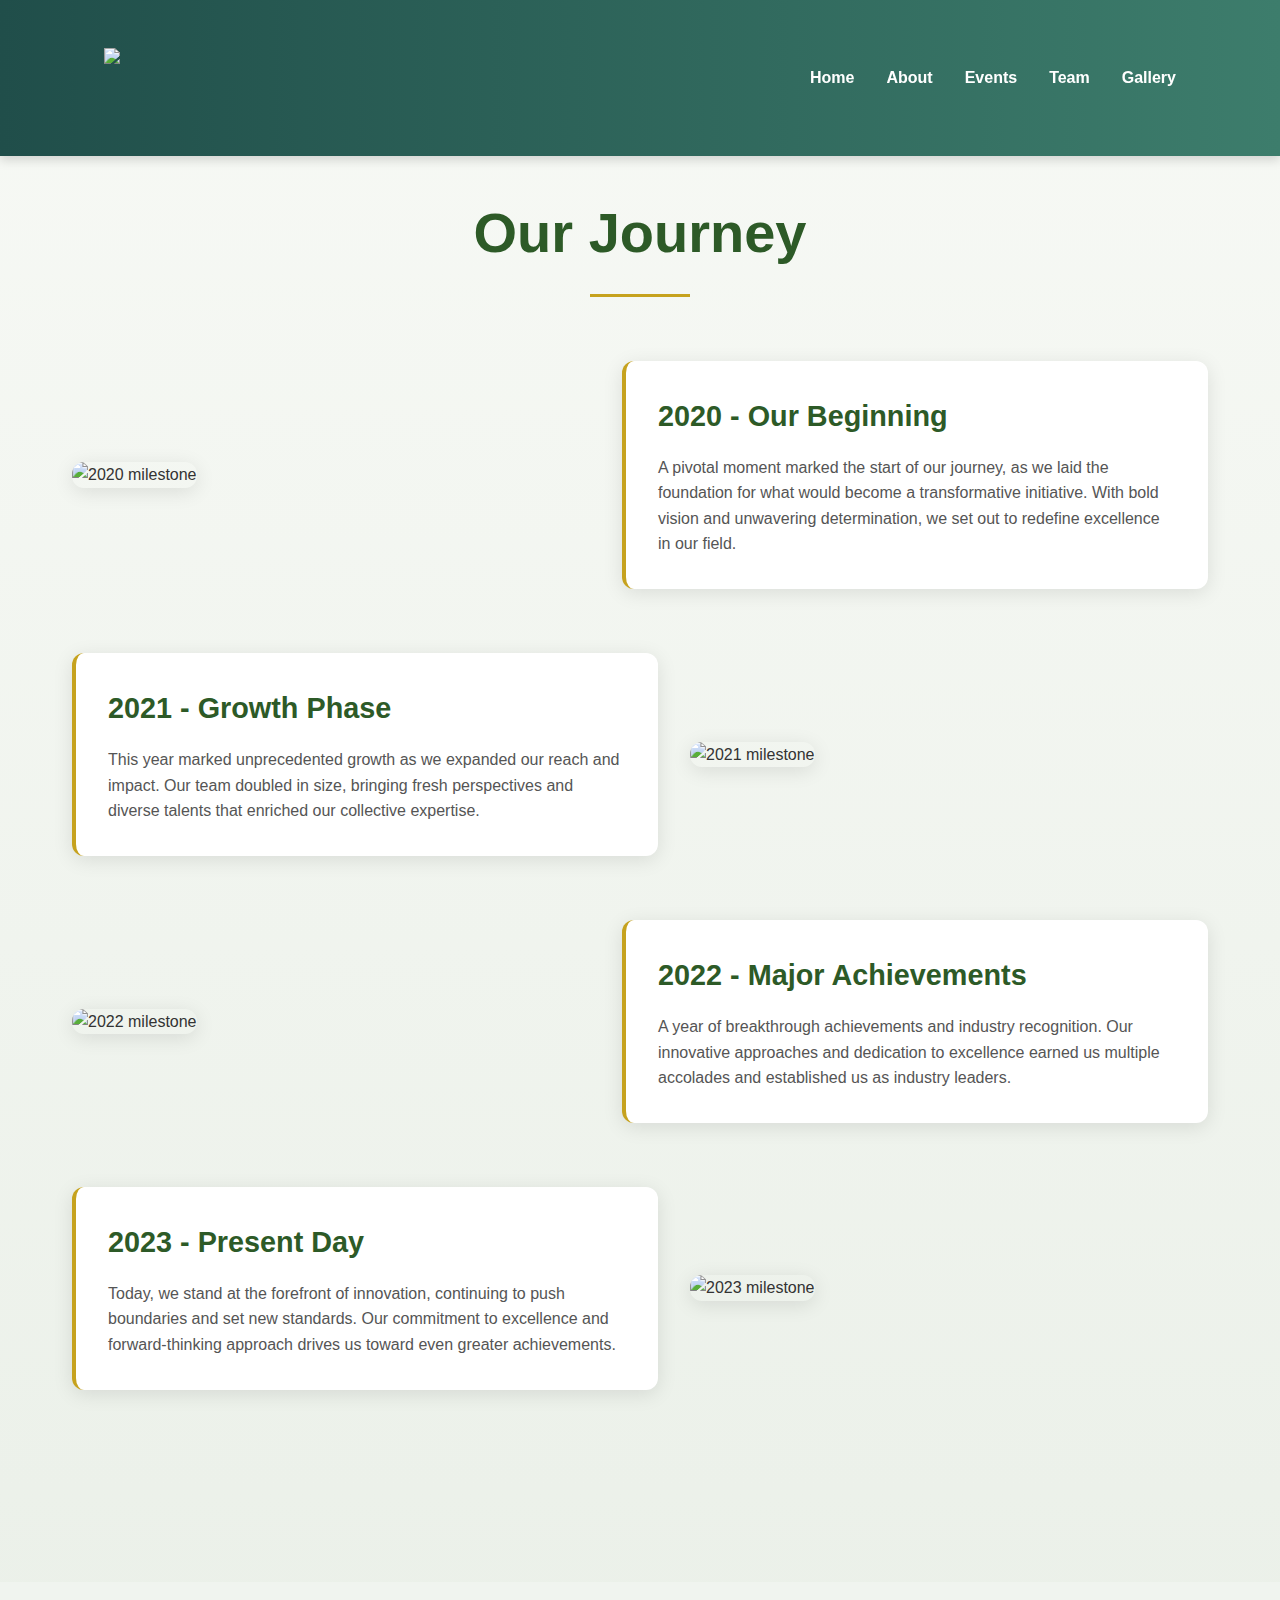
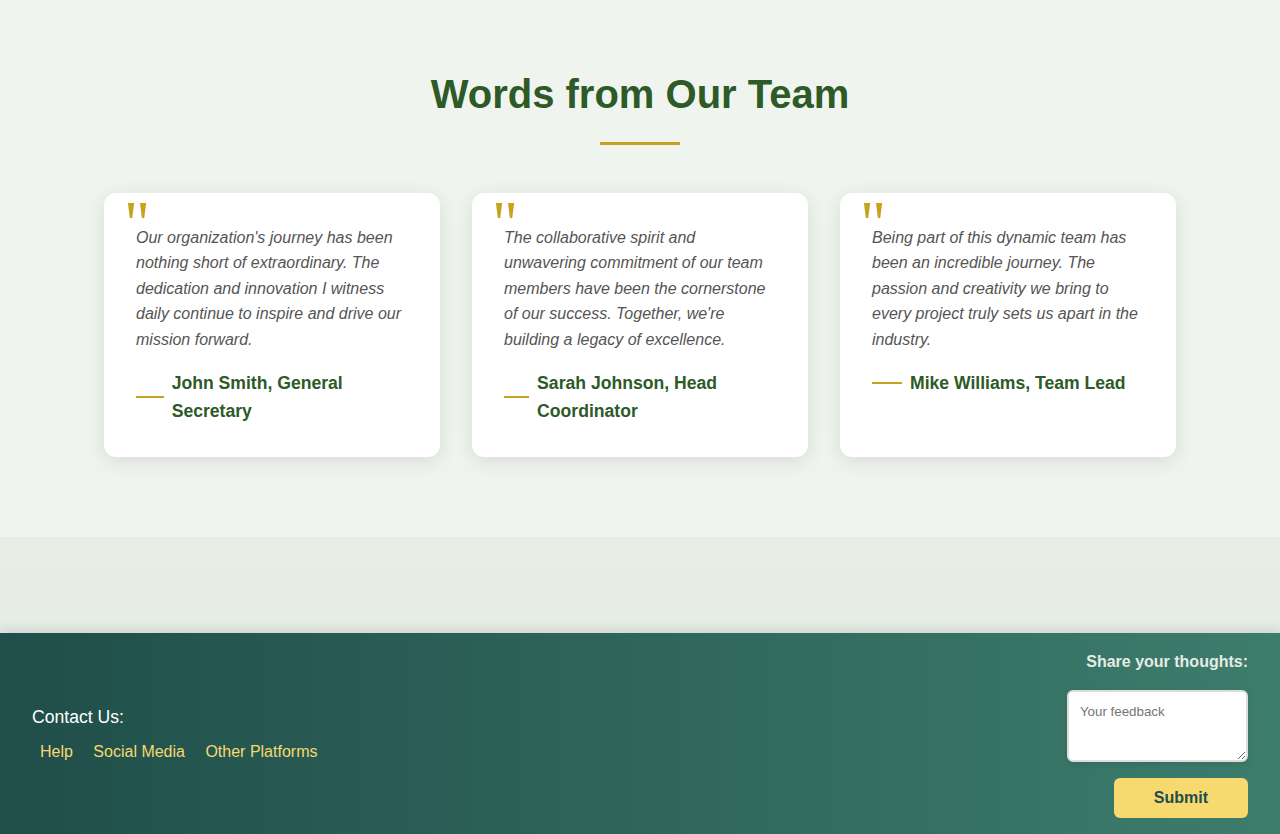
==== about-page.html @ c12cf8b7 "about and events page" ====
<!DOCTYPE html>
<html lang="en">
<head>
    <meta charset="UTF-8">
    <meta name="viewport" content="width=device-width, initial-scale=1.0">
    <title>About Us</title>
    <link href="style.css" rel="stylesheet">
    <style>
        :root {
            --primary-green: #2d5a27;
            --accent-gold: #c6a21e;
            --light-green: #f0f4ef;
            --dark-gold: #8b721b;
        }
        



        body {
            margin: 0;
            padding: 0;
            font-family: 'Arial', sans-serif;
            background-color: #fafaf8;
            color: #333;
        }

        .container {
            max-width: 1200px;
            margin: 0 auto;
            padding: 2rem;
        }

        h1 {
            color: var(--primary-green);
            font-size: 3.5rem;
            text-align: center;
            margin-bottom: 3rem;
            position: relative;
        }

        h1::after {
            content: '';
            display: block;
            width: 100px;
            height: 3px;
            background: var(--accent-gold);
            margin: 1rem auto;
        }

        /* Timeline styles */
        .timeline {
            margin: 4rem auto;
        }

        .timeline-item {
            display: flex;
            margin-bottom: 4rem;
            align-items: center;
            gap: 2rem;
        }

        .timeline-image {
            flex: 1;
            position: relative;
        }

        .timeline-image img {
            width: 100%;
            height: 300px;
            object-fit: cover;
            border-radius: 12px;
            box-shadow: 0 4px 20px rgba(0, 0, 0, 0.1);
        }

        .timeline-content {
            flex: 1;
            padding: 2rem;
            background: white;
            border-radius: 12px;
            box-shadow: 0 4px 20px rgba(0, 0, 0, 0.1);
            position: relative;
            border-left: 4px solid var(--accent-gold);
        }

        .timeline-content h3 {
            color: var(--primary-green);
            font-size: 1.8rem;
            margin-bottom: 1rem;
        }

        .timeline-content p {
            color: #555;
            line-height: 1.6;
        }

        /* Team section styles */
        .team-section {
            margin: 6rem 0;
            padding: 3rem 0;
            background: var(--light-green);
        }

        .team-section h2 {
            color: var(--primary-green);
            text-align: center;
            font-size: 2.5rem;
            margin-bottom: 3rem;
            position: relative;
        }

        .team-section h2::after {
            content: '';
            display: block;
            width: 80px;
            height: 3px;
            background: var(--accent-gold);
            margin: 1rem auto;
        }

        .team-quotes {
            display: grid;
            grid-template-columns: repeat(auto-fit, minmax(300px, 1fr));
            gap: 2rem;
            padding: 0 2rem;
        }

        .team-quote {
            background: white;
            padding: 2rem;
            border-radius: 12px;
            box-shadow: 0 4px 20px rgba(0, 0, 0, 0.1);
            position: relative;
        }

        .team-quote::before {
            content: '"';
            position: absolute;
            top: -20px;
            left: 20px;
            font-size: 4rem;
            color: var(--accent-gold);
            font-family: Georgia, serif;
        }

        .quote-content {
            font-style: italic;
            color: #555;
            line-height: 1.6;
            margin-bottom: 1rem;
        }

        .quote-author {
            color: var(--primary-green);
            font-weight: bold;
            font-size: 1.1rem;
            display: flex;
            align-items: center;
            gap: 0.5rem;
        }

        .quote-author::before {
            content: '';
            display: inline-block;
            width: 30px;
            height: 2px;
            background: var(--accent-gold);
        }
        
    </style>
</head>
<body>
    <!-- Header placeholder -->
    <header class="header">
        <div class="container">
            <!-- <h1>SEVAUTSAV</h1> -->
            <img id="logo" src="./typeface.svg"></img>
            <nav class="tab">
                <ul class="nav-links">
                    <li><a href="index.html">Home</a></li>
                    <li><a href="about-page.html">About</a></li>
                    <li><a href="events-page.html">Events</a></li>
                    <li><a href="#team">Team</a></li>
                    <li><a href="#gallery">Gallery</a></li>
                </ul>
            </nav>
        </div>
    </header>


    <main>
        <div class="container">
            <h1>Our Journey</h1>

            <!-- Timeline Section -->
            <section class="timeline">
                <div class="timeline-item">
                    <div class="timeline-image">
                        <img src="/api/placeholder/600/300" alt="2020 milestone">
                    </div>
                    <div class="timeline-content">
                        <h3>2020 - Our Beginning</h3>
                        <p>A pivotal moment marked the start of our journey, as we laid the foundation for what would become a transformative initiative. With bold vision and unwavering determination, we set out to redefine excellence in our field.</p>
                    </div>
                </div>

                <div class="timeline-item">
                    <div class="timeline-content">
                        <h3>2021 - Growth Phase</h3>
                        <p>This year marked unprecedented growth as we expanded our reach and impact. Our team doubled in size, bringing fresh perspectives and diverse talents that enriched our collective expertise.</p>
                    </div>
                    <div class="timeline-image">
                        <img src="/api/placeholder/600/300" alt="2021 milestone">
                    </div>
                </div>

                <div class="timeline-item">
                    <div class="timeline-image">
                        <img src="/api/placeholder/600/300" alt="2022 milestone">
                    </div>
                    <div class="timeline-content">
                        <h3>2022 - Major Achievements</h3>
                        <p>A year of breakthrough achievements and industry recognition. Our innovative approaches and dedication to excellence earned us multiple accolades and established us as industry leaders.</p>
                    </div>
                </div>

                <div class="timeline-item">
                    <div class="timeline-content">
                        <h3>2023 - Present Day</h3>
                        <p>Today, we stand at the forefront of innovation, continuing to push boundaries and set new standards. Our commitment to excellence and forward-thinking approach drives us toward even greater achievements.</p>
                    </div>
                    <div class="timeline-image">
                        <img src="/api/placeholder/600/300" alt="2023 milestone">
                    </div>
                </div>
            </section>
        </div>

        <!-- Team Quotes Section -->
        <section class="team-section">
            <div class="container">
                <h2>Words from Our Team</h2>
                <div class="team-quotes">
                    <div class="team-quote">
                        <p class="quote-content">Our organization's journey has been nothing short of extraordinary. The dedication and innovation I witness daily continue to inspire and drive our mission forward.</p>
                        <div class="quote-author">John Smith, General Secretary</div>
                    </div>

                    <div class="team-quote">
                        <p class="quote-content">The collaborative spirit and unwavering commitment of our team members have been the cornerstone of our success. Together, we're building a legacy of excellence.</p>
                        <div class="quote-author">Sarah Johnson, Head Coordinator</div>
                    </div>

                    <div class="team-quote">
                        <p class="quote-content">Being part of this dynamic team has been an incredible journey. The passion and creativity we bring to every project truly sets us apart in the industry.</p>
                        <div class="quote-author">Mike Williams, Team Lead</div>
                    </div>
                </div>
            </div>
        </section>
    </main>

    <footer class="footer">
        <div class="footer-left">
            <p class="footer-info">Contact Us:</p>
            <div class="footer-links">
                <a href="#">Help</a>
                <a href="#">Social Media</a>
                <a href="#">Other Platforms</a>
            </div>
        </div>
        <div class="footer-right">
            <form class="footer-form">
                <label for="feedback">Share your thoughts:</label>
                <textarea id="feedback" rows="3" placeholder="Your feedback"></textarea>
                <button type="submit">Submit</button>
            </form>
        </div>
    </footer>
</body>
</html>
---- style.css ----
/* General styles */
* {
    margin: 0;
    padding: 0;
    box-sizing: border-box;
    font-family: 'Poppins', sans-serif;
}
body {
    margin: 0;
    padding: 0;
    height:auto;
    font-family: 'Poppins', sans-serif;
    line-height: 1.6;
    color: #444;
    background: linear-gradient(to bottom, #f7f9f5, #e5ece3);
    scroll-behavior: smooth;
    min-height: 100vh;
    display: flex;
    flex-direction: column;
}


/* Make the header sticky */
.header {
    position: sticky;
    top: 0;
    z-index: 1000;
    background: linear-gradient(to right, #204e4a, #3d7d6c);
    color: #fff;
    padding: 1rem 0;
    box-shadow: 0 4px 10px rgba(0, 0, 0, 0.15);
}

.header .container {
    display: flex;
    justify-content: space-between;
    align-items: center;
}

.nav-links {
    list-style: none;
    display: flex;
    gap: 2rem;
    padding-right: 2rem;
}

.nav-links a {
    color: #fff;
    text-decoration: none;
    font-weight: 600;
    transition: color 0.3s;
}

.nav-links a:hover {
    color: #f6d96f;
}

#logo {
    padding-left: 2rem;
    height: 60px;
}

/* Content wrapper to allow scrolling */
.main-content {
    flex: 1; /* Ensures the main content takes up remaining vertical space */
    padding: 2rem;
    background: linear-gradient(135deg, #c8e6ca, #e9f0e4);
    overflow-y: auto;
}

/* Main content section */
.body-section {
    text-align: center;
    padding: 2rem;
    color: #204e4a;
}

.body-section h2 {
    font-size: 2.5rem;
    margin-bottom: 1rem;
    color: #204e4a;
}

.body-section p {
    font-size: 1.2rem;
    color: #444;
}



.container {
    max-width: 1200px;
    margin: 0 auto;
    padding: 20px;
}

.card {
    display: flex;
    align-items: stretch;
    margin-bottom: 40px;
    background: #fff;
    border-radius: 10px;
    box-shadow: 0 4px 6px rgba(0, 0, 0, 0.1);
    overflow: hidden;
    transition: transform 0.3s ease;
}

.card:hover {
    transform: translateY(-5px);
}

.card:nth-child(even) {
    flex-direction: row-reverse;
}

/* Gallery Styles */
.gallery-container {
    flex: 0 0 40%;
    position: relative;
    overflow: hidden;
    background: #f5f5f5;
}

.gallery-track {
    display: flex;
    animation: scroll 25s linear infinite;
    width: max-content;
    height: 100%;
}

.gallery-track:hover {
    animation-play-state: paused;
}

.gallery-item {
    flex: 0 0 100%;
    height: 100%;
}

.gallery-item img {
    width: 100%;
    height: 100%;
    object-fit: cover;
}

/* Navigation Arrows */
.gallery-nav {
    position: absolute;
    top: 50%;
    transform: translateY(-50%);
    width: 40px;
    height: 40px;
    background: rgba(255, 255, 255, 0.8);
    border: none;
    border-radius: 50%;
    cursor: pointer;
    display: flex;
    align-items: center;
    justify-content: center;
    font-size: 20px;
    color: #333;
    transition: all 0.3s ease;
    z-index: 10;
}

.gallery-nav:hover {
    background: rgba(255, 255, 255, 0.95);
}

.gallery-nav.prev {
    left: 10px;
}

.gallery-nav.next {
    right: 10px;
}

/* Progress bar */
.gallery-progress {
    position: absolute;
    bottom: 10px;
    left: 50%;
    transform: translateX(-50%);
    width: 60%;
    height: 4px;
    background: rgba(255, 255, 255, 0.3);
    border-radius: 2px;
    overflow: hidden;
}

.progress-bar {
    width: 100%;
    height: 100%;
    background: white;
    animation: progress 25s linear infinite;
}

@keyframes scroll {
    0% {
        transform: translateX(0);
    }
    100% {
        transform: translateX(calc(-100% * 5));
    }
}

@keyframes progress {
    0% {
        transform: translateX(-100%);
    }
    100% {
        transform: translateX(100%);
    }
}

.card-content {
    flex: 0 0 60%;
    padding: 30px;
    display: flex;
    flex-direction: column;
}

.logo-container {
    width: 100px;
    height: 100px;
    margin-bottom: 20px;
}

.logo-container svg {
    width: 100%;
    height: 100%;
}

.ngo-name {
    font-size: 24px;
    font-weight: 600;
    margin-bottom: 10px;
    color: #333;
}

.ngo-description {
    color: #666;
    line-height: 1.6;
    margin-bottom: 20px;
    font-weight: 400;
}

.social-links {
    display: flex;
    gap: 15px;
    margin-top: auto;
}

.social-link {
    display: inline-flex;
    align-items: center;
    justify-content: center;
    width: 40px;
    height: 40px;
    border-radius: 50%;
    background: #f0f0f0;
    color: #333;
    text-decoration: none;
    transition: all 0.3s ease;
    font-weight: 500;
}

.social-link:hover {
    background: #333;
    color: #fff;
}
/* Footer styles */
.footer {
    position: static;
    bottom: 0;
    left: 0;
    width: 100%;
    background: linear-gradient(to right, #204e4a, #3d7d6c);
    color: #fff;
    padding: 1rem 0;
    box-shadow: 0 -4px 10px rgba(0, 0, 0, 0.1);
    display: flex;
    justify-content: space-between;
    align-items: center;
}
.content{
    flex: 1;
}
.footer-left {
    display: flex;
    flex-direction: column;
    gap: 0.5rem;
    margin-left: 2rem;
}

.footer-left .footer-info {
    font-size: 1.1rem;
}

.footer-left .footer-links a {
    color: #f6d96f;
    margin: 0 0.5rem;
    text-decoration: none;
    font-weight: 500;
    transition: text-shadow 0.3s;
}

.footer-left .footer-links a:hover {
    text-shadow: 0 0 5px #f6d96f;
}

.footer-right {
    margin-right: 2rem;
}

.footer-form {
    display: flex;
    flex-direction: column;
    gap: 1rem;
    align-items: flex-end;
}

.footer-form label {
    font-weight: bold;
    color: #e5ece3;
}

.footer-form textarea {
    width: 90%;
    max-width: 300px;
    padding: 0.7rem;
    border: 2px solid #ddd;
    border-radius: 6px;
    font-family: inherit;
    box-shadow: 0 2px 6px rgba(0, 0, 0, 0.1);
    transition: border-color 0.3s;
}

.footer-form textarea:focus {
    border-color: #f6d96f;
    outline: none;
}

.footer-form button {
    padding: 0.7rem 2.5rem;
    background-color: #f6d96f;
    color: #204e4a;
    border: none;
    border-radius: 6px;
    font-size: 1rem;
    font-weight: bold;
    cursor: pointer;
    transition: background-color 0.3s, transform 0.2s;
}

.footer-form button:hover {
    background-color: #dcc158;
    transform: scale(1.05);
}

/* Responsive styles */
@media (max-width: 768px) {
    /* .header .container {
        flex-direction: column;
        align-items: flex-start;
    } */

    /* .nav-links {
        flex-direction: column;
        gap: 1rem;
        margin-top: 1rem;
    } */

    /* .footer {
        flex-direction: column;
        align-items: center;
    }

    .footer-left {
        margin: 0;
        text-align: center;
    }

    .footer-form textarea {
        width: 100%;
    } */
}
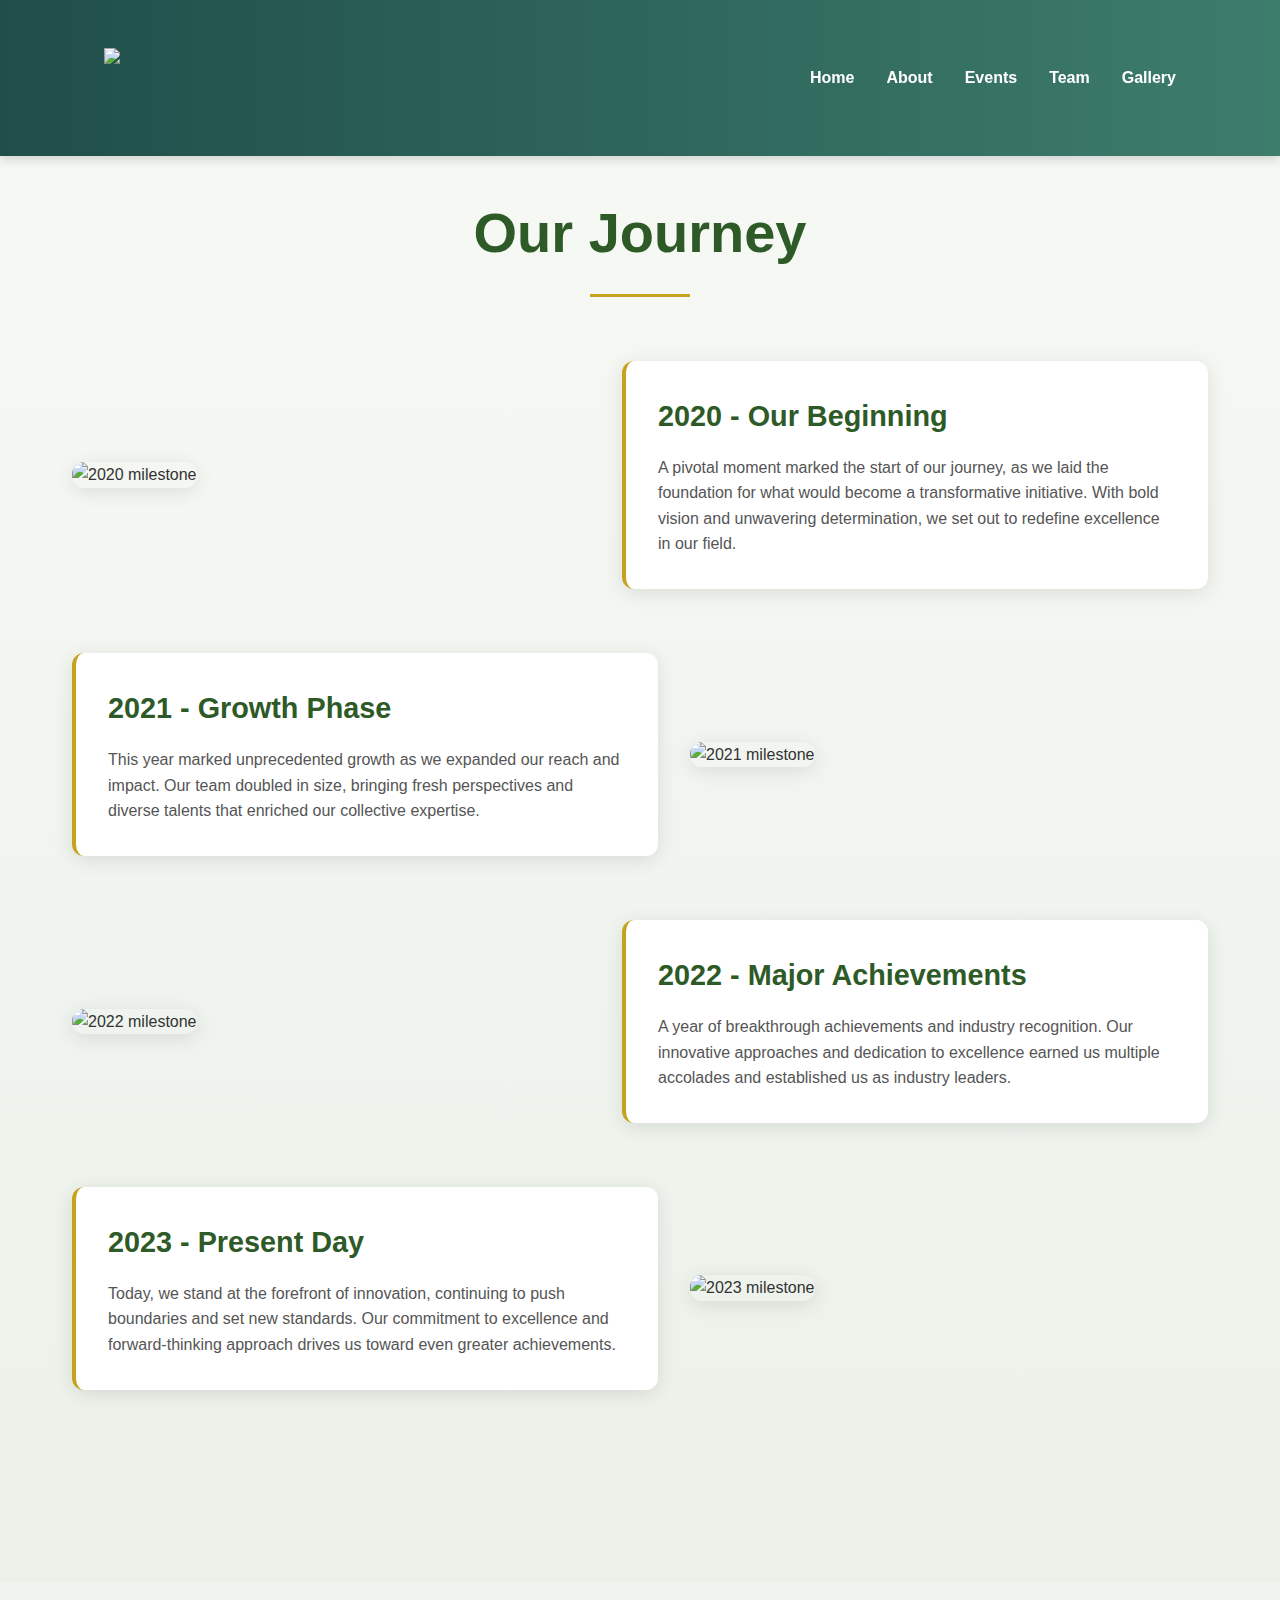
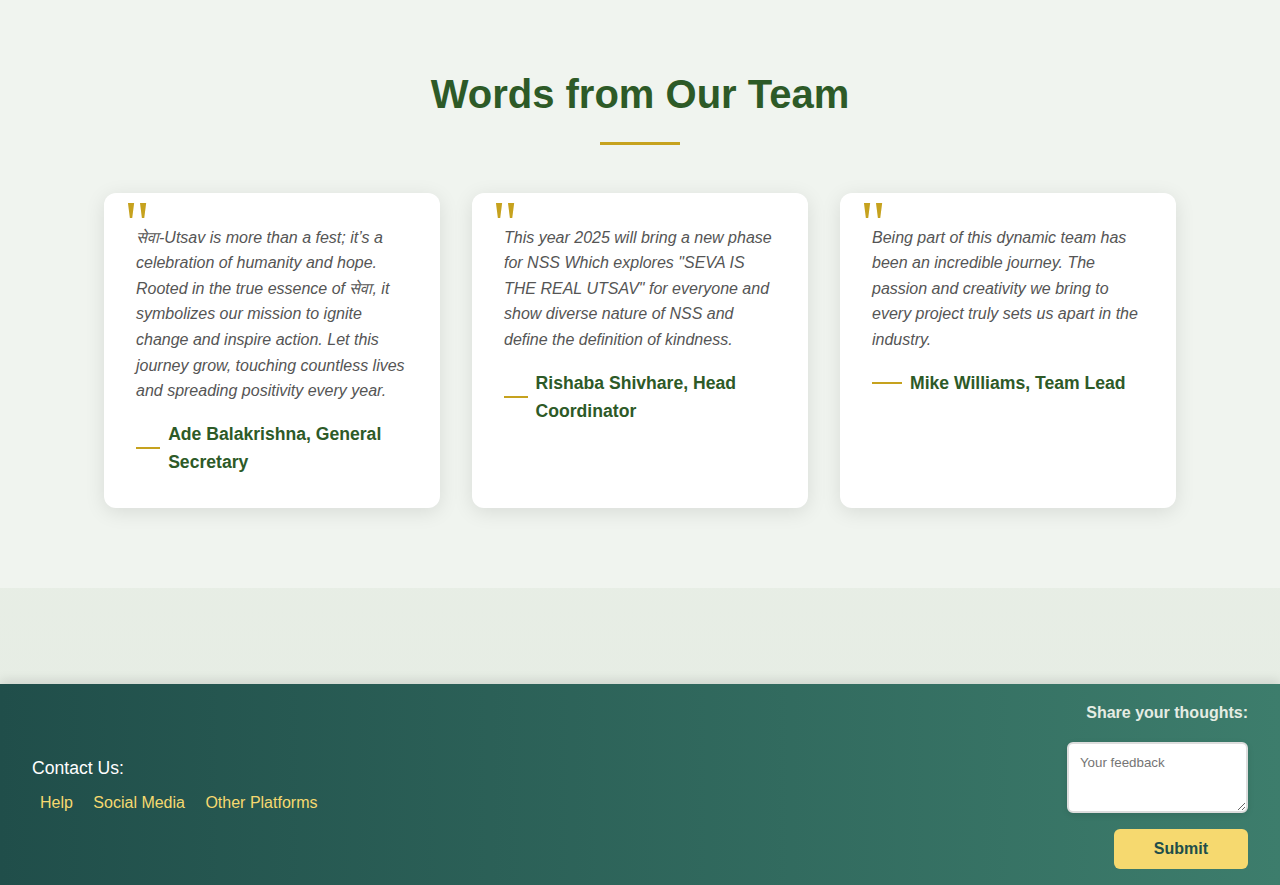
==== commit 47dbb382: "adding notes" ====
--- a/about-page.html
+++ b/about-page.html
@@ -241,13 +241,13 @@
                 <h2>Words from Our Team</h2>
                 <div class="team-quotes">
                     <div class="team-quote">
-                        <p class="quote-content">Our organization's journey has been nothing short of extraordinary. The dedication and innovation I witness daily continue to inspire and drive our mission forward.</p>
-                        <div class="quote-author">John Smith, General Secretary</div>
+                        <p class="quote-content">सेवा-Utsav is more than a fest; it’s a celebration of humanity and hope. Rooted in the true essence of सेवा, it symbolizes our mission to ignite change and inspire action. Let this journey grow, touching countless lives and spreading positivity every year.</p>
+                        <div class="quote-author">Ade Balakrishna,  General Secretary</div>
                     </div>
 
                     <div class="team-quote">
-                        <p class="quote-content">The collaborative spirit and unwavering commitment of our team members have been the cornerstone of our success. Together, we're building a legacy of excellence.</p>
-                        <div class="quote-author">Sarah Johnson, Head Coordinator</div>
+                        <p class="quote-content">This year 2025 will bring a new phase for NSS Which explores "SEVA IS THE REAL UTSAV" for everyone and show diverse nature of NSS and define the definition of kindness.</p>
+                        <div class="quote-author">Rishaba Shivhare, Head Coordinator</div>
                     </div>
 
                     <div class="team-quote">
--- a/style.css
+++ b/style.css
@@ -96,13 +96,15 @@
 
 .card {
     display: flex;
-    align-items: stretch;
+    align-items: center;
     margin-bottom: 40px;
     background: #fff;
     border-radius: 10px;
     box-shadow: 0 4px 6px rgba(0, 0, 0, 0.1);
     overflow: hidden;
     transition: transform 0.3s ease;
+    max-height: 400px;
+    /* height: 25rem; */
 }
 
 .card:hover {
@@ -119,6 +121,7 @@
     position: relative;
     overflow: hidden;
     background: #f5f5f5;
+    height:400px;
 }
 
 .gallery-track {
@@ -218,6 +221,11 @@
     padding: 30px;
     display: flex;
     flex-direction: column;
+    display: flex;
+    flex-direction: column;
+    justify-content: center;
+    max-height: 400px;
+    overflow-y: auto;
 }
 
 .logo-container {
@@ -283,9 +291,9 @@
     justify-content: space-between;
     align-items: center;
 }
-.content{
+/* .content{
     flex: 1;
-}
+} */
 .footer-left {
     display: flex;
     flex-direction: column;
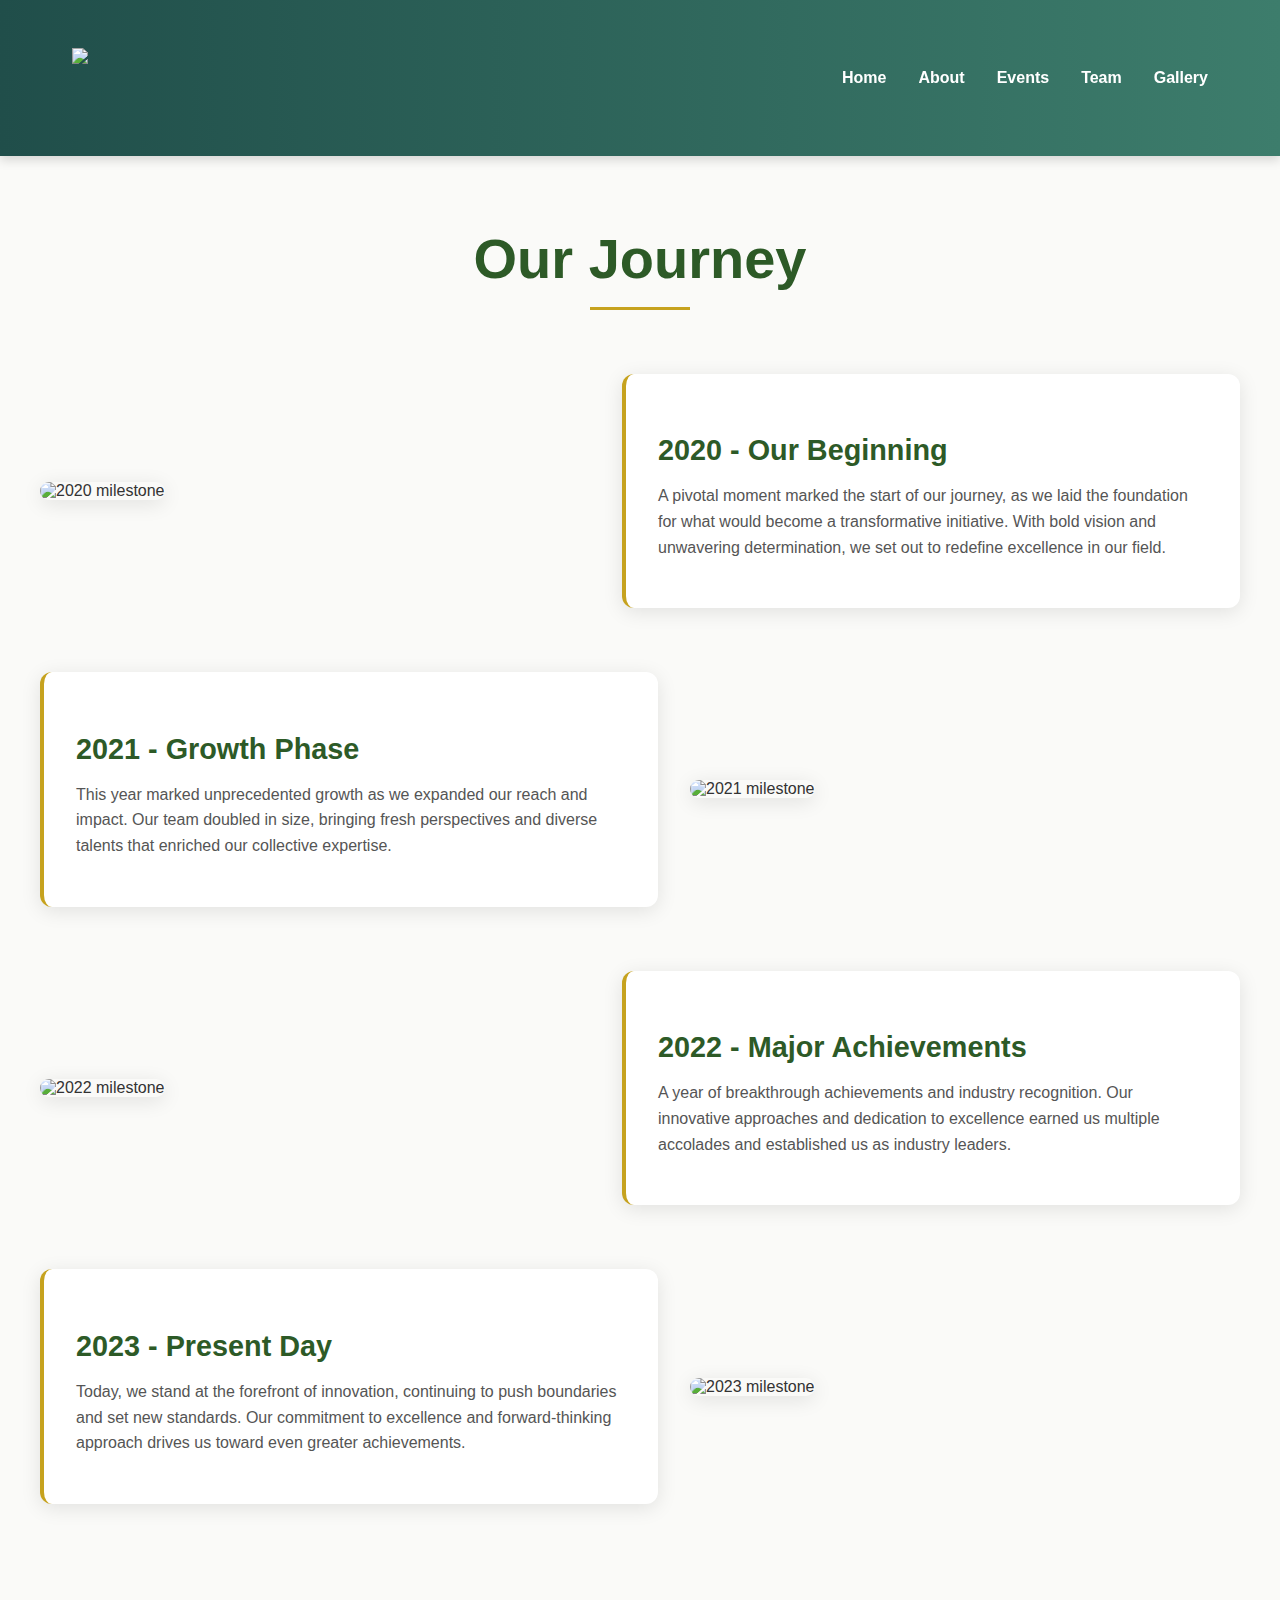
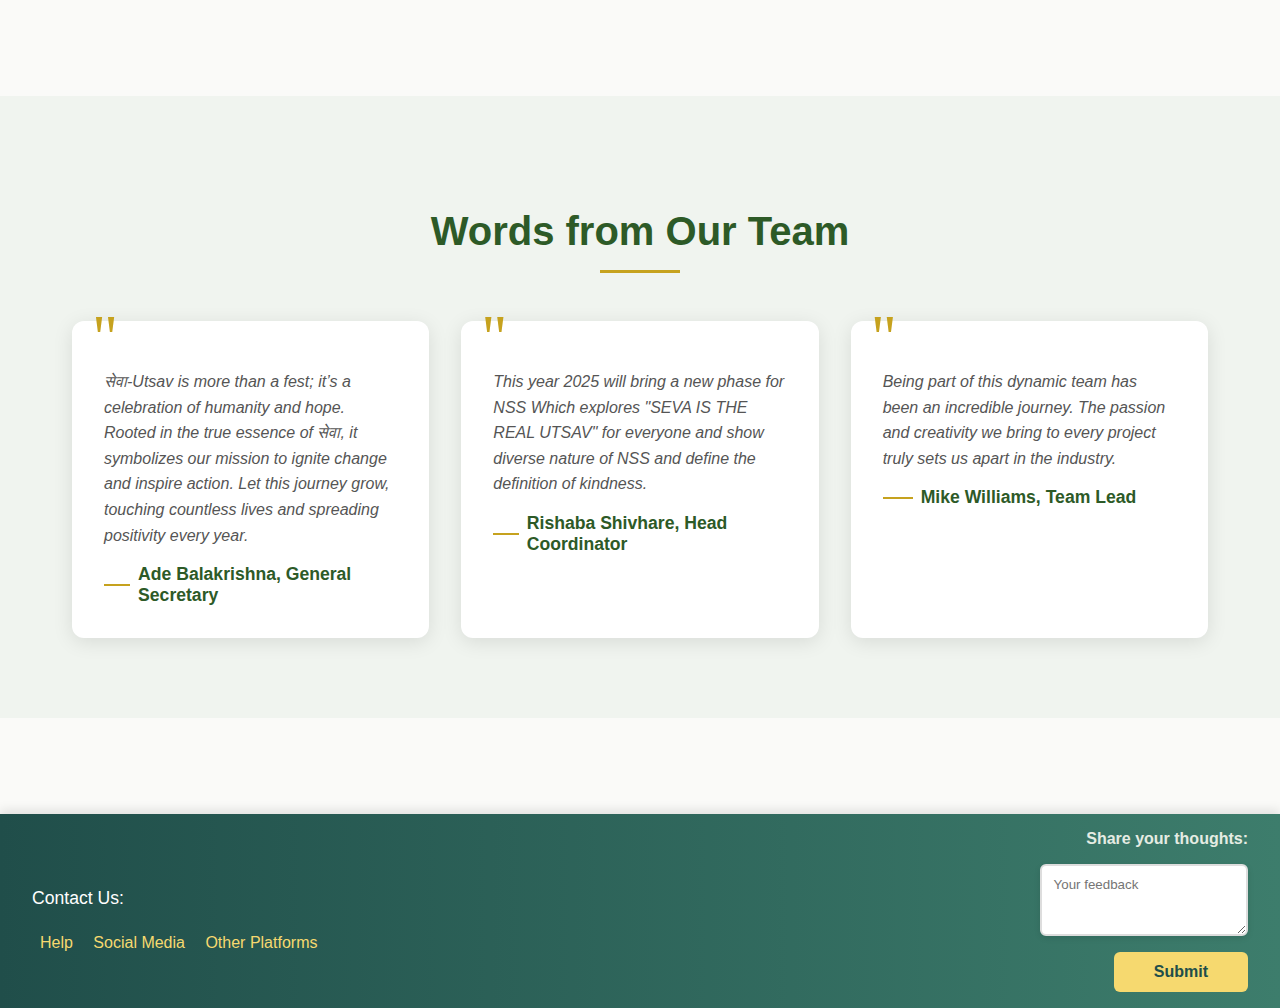
==== commit 02b68a63: "smth" ====
--- a/about-page.html
+++ b/about-page.html
@@ -4,7 +4,7 @@
     <meta charset="UTF-8">
     <meta name="viewport" content="width=device-width, initial-scale=1.0">
     <title>About Us</title>
-    <link href="style.css" rel="stylesheet">
+    <link href="header.css" rel="stylesheet">
     <style>
         :root {
             --primary-green: #2d5a27;
@@ -169,23 +169,24 @@
     </style>
 </head>
 <body>
-    <!-- Header placeholder -->
-    <header class="header">
-        <div class="container">
-            <!-- <h1>SEVAUTSAV</h1> -->
-            <img id="logo" src="./typeface.svg"></img>
-            <nav class="tab">
-                <ul class="nav-links">
-                    <li><a href="index.html">Home</a></li>
-                    <li><a href="about-page.html">About</a></li>
-                    <li><a href="events-page.html">Events</a></li>
-                    <li><a href="#team">Team</a></li>
-                    <li><a href="#gallery">Gallery</a></li>
-                </ul>
-            </nav>
-        </div>
-    </header>
-
+    <!-- Header -->
+    <body>
+        <!-- Header placeholder -->
+        <header class="header">
+            <div class="container">
+                <!-- <h1>SEVAUTSAV</h1> -->
+                <img id="logo" src="./typeface.svg"></img>
+                <nav class="tab">
+                    <ul class="nav-links">
+                        <li><a href="index.html">Home</a></li>
+                        <li><a href="about-page.html">About</a></li>
+                        <li><a href="events-page.html">Events</a></li>
+                        <li><a href="team-page.html">Team</a></li>
+                        <li><a href="#gallery">Gallery</a></li>
+                    </ul>
+                </nav>
+            </div>
+        </header>
 
     <main>
         <div class="container">
--- a/header.css
+++ b/header.css
@@ -0,0 +1,129 @@
+/* Make the header sticky */
+.header {
+    position: sticky;
+    top: 0;
+    z-index: 1000;
+    background: linear-gradient(to right, #204e4a, #3d7d6c);
+    color: #fff;
+    padding: 1rem 0;
+    box-shadow: 0 4px 10px rgba(0, 0, 0, 0.15);
+}
+
+.header .container {
+    display: flex;
+    justify-content: space-between;
+    align-items: center;
+}
+
+.nav-links {
+    list-style: none;
+    display: flex;
+    gap: 2rem;
+    padding-right: 2rem;
+}
+
+.nav-links a {
+    color: #fff;
+    text-decoration: none;
+    font-weight: 600;
+    transition: color 0.3s;
+}
+
+.nav-links a:hover {
+    color: #f6d96f;
+}
+
+#logo {
+    padding-left: 2rem;
+    height: 60px;
+}
+
+/*footer*/
+
+.footer {
+    position: static;
+    bottom: 0;
+    left: 0;
+    width: 100%;
+    background: linear-gradient(to right, #204e4a, #3d7d6c);
+    color: #fff;
+    padding: 1rem 0;
+    box-shadow: 0 -4px 10px rgba(0, 0, 0, 0.1);
+    display: flex;
+    justify-content: space-between;
+    align-items: center;
+}
+/* .content{
+    flex: 1;
+} */
+.footer-left {
+    display: flex;
+    flex-direction: column;
+    gap: 0.5rem;
+    margin-left: 2rem;
+}
+
+.footer-left .footer-info {
+    font-size: 1.1rem;
+}
+
+.footer-left .footer-links a {
+    color: #f6d96f;
+    margin: 0 0.5rem;
+    text-decoration: none;
+    font-weight: 500;
+    transition: text-shadow 0.3s;
+}
+
+.footer-left .footer-links a:hover {
+    text-shadow: 0 0 5px #f6d96f;
+}
+
+.footer-right {
+    margin-right: 2rem;
+}
+
+.footer-form {
+    display: flex;
+    flex-direction: column;
+    gap: 1rem;
+    align-items: flex-end;
+}
+
+.footer-form label {
+    font-weight: bold;
+    color: #e5ece3;
+}
+
+.footer-form textarea {
+    width: 90%;
+    max-width: 300px;
+    padding: 0.7rem;
+    border: 2px solid #ddd;
+    border-radius: 6px;
+    font-family: inherit;
+    box-shadow: 0 2px 6px rgba(0, 0, 0, 0.1);
+    transition: border-color 0.3s;
+}
+
+.footer-form textarea:focus {
+    border-color: #f6d96f;
+    outline: none;
+}
+
+.footer-form button {
+    padding: 0.7rem 2.5rem;
+    background-color: #f6d96f;
+    color: #204e4a;
+    border: none;
+    border-radius: 6px;
+    font-size: 1rem;
+    font-weight: bold;
+    cursor: pointer;
+    transition: background-color 0.3s, transform 0.2s;
+}
+
+.footer-form button:hover {
+    background-color: #dcc158;
+    transform: scale(1.05);
+}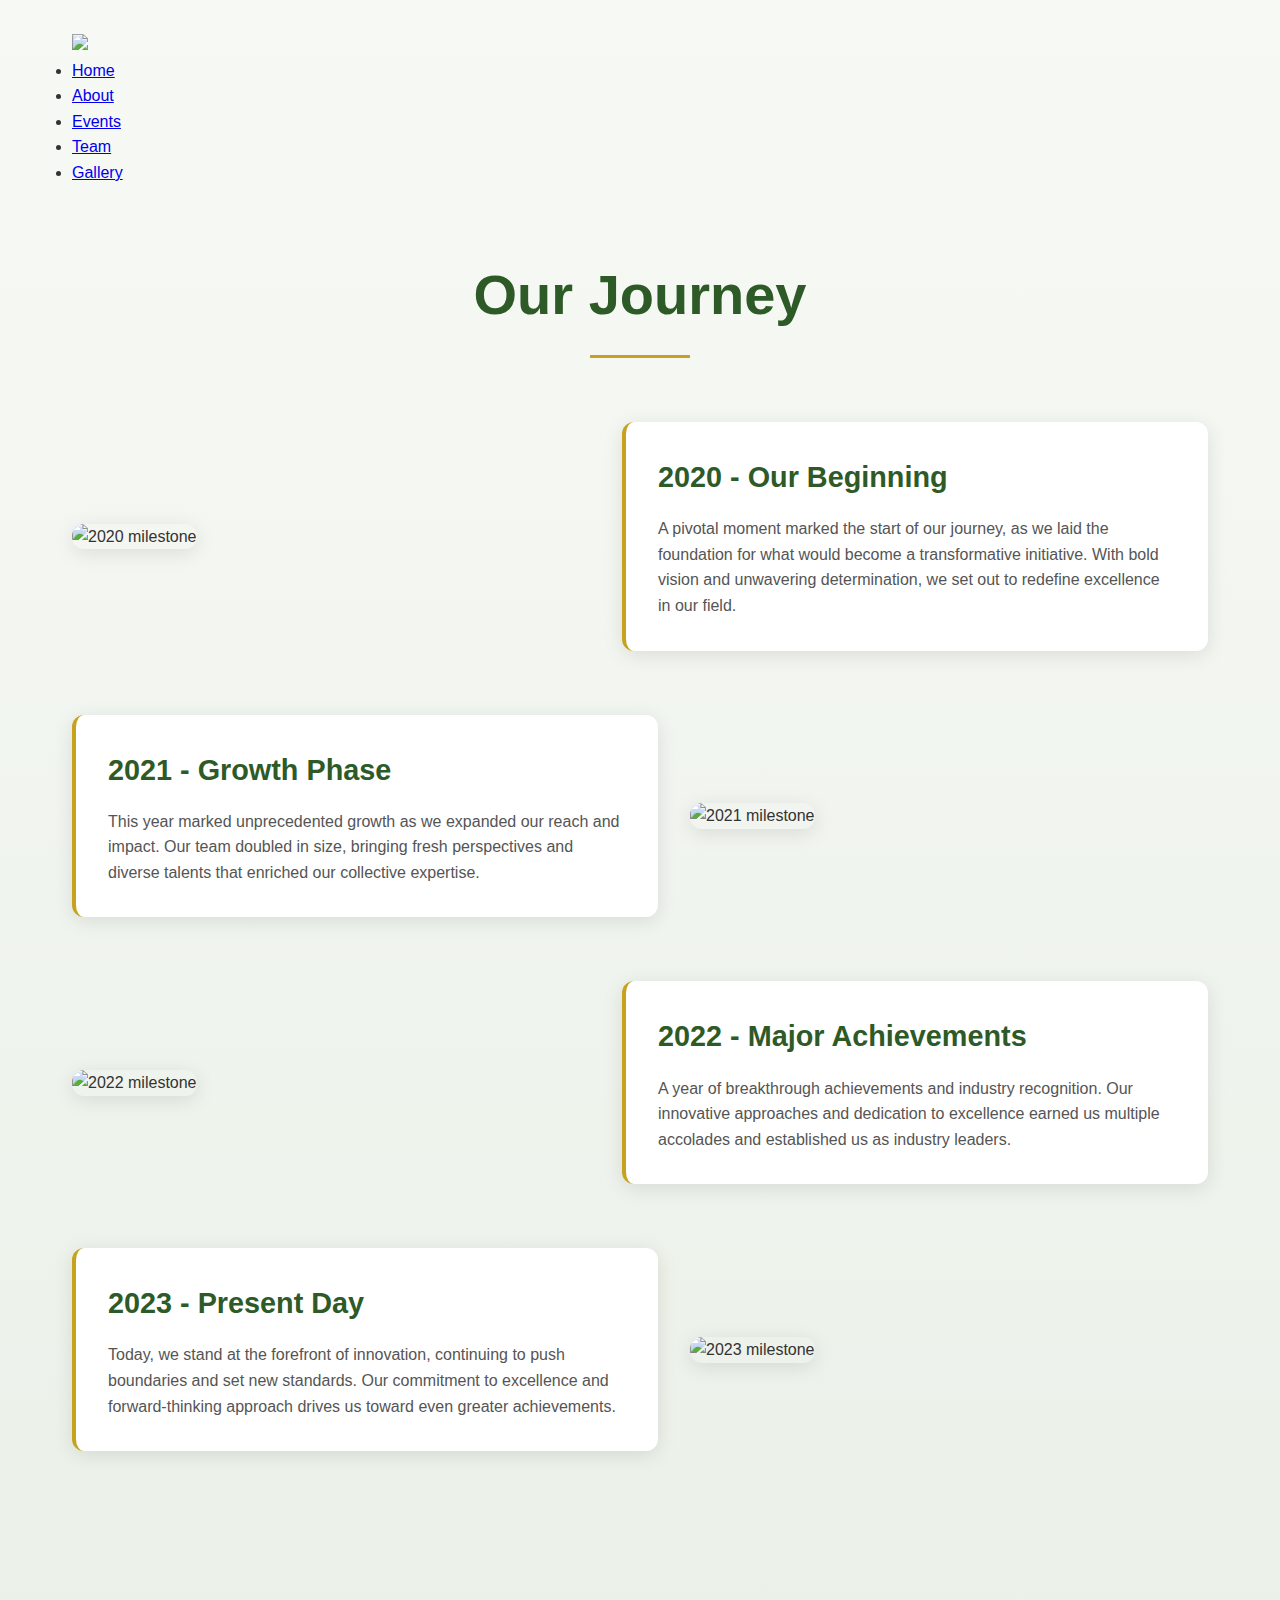
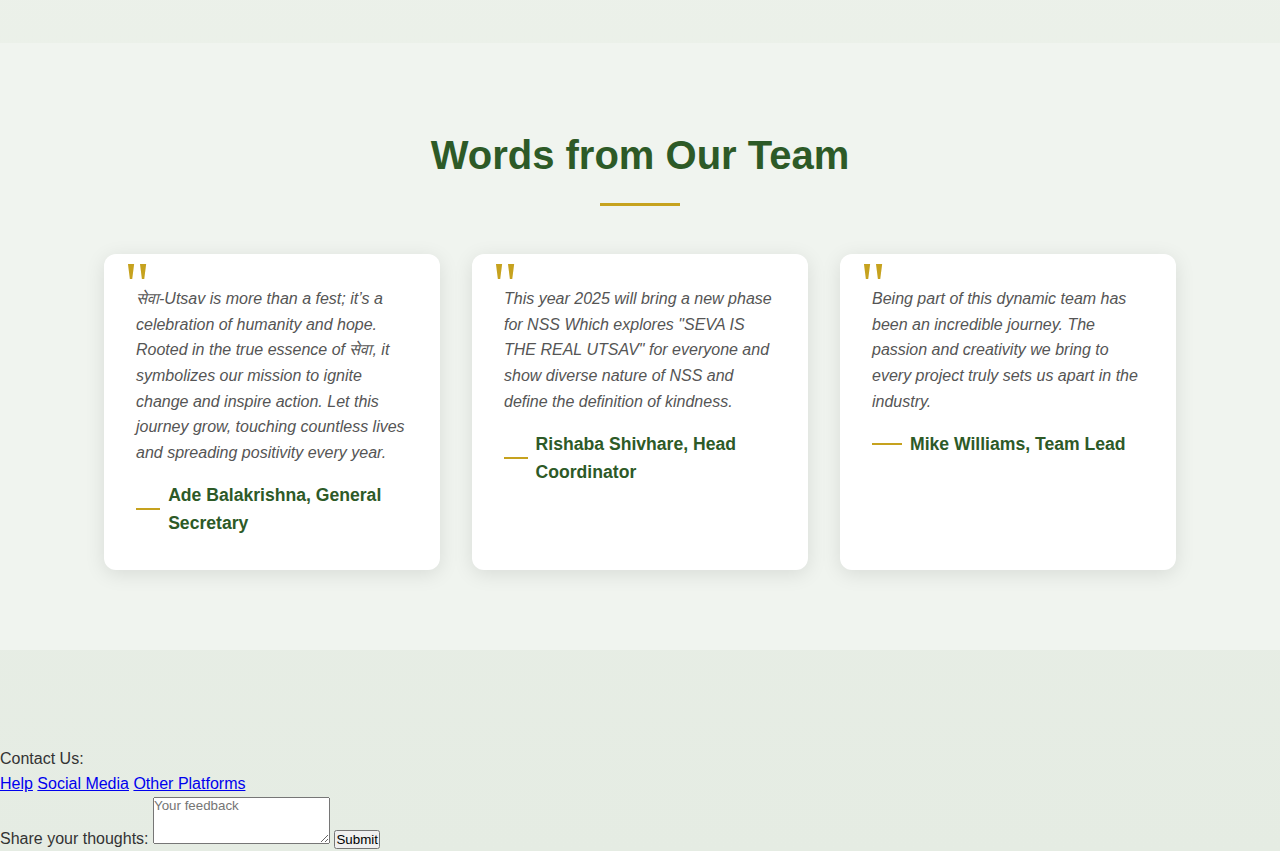
==== commit e8127018: "mio" ====
--- a/about-page.html
+++ b/about-page.html
@@ -4,7 +4,7 @@
     <meta charset="UTF-8">
     <meta name="viewport" content="width=device-width, initial-scale=1.0">
     <title>About Us</title>
-    <link href="header.css" rel="stylesheet">
+    <link href="style.css" rel="stylesheet">
     <style>
         :root {
             --primary-green: #2d5a27;
@@ -169,24 +169,23 @@
     </style>
 </head>
 <body>
-    <!-- Header -->
-    <body>
-        <!-- Header placeholder -->
-        <header class="header">
-            <div class="container">
-                <!-- <h1>SEVAUTSAV</h1> -->
-                <img id="logo" src="./typeface.svg"></img>
-                <nav class="tab">
-                    <ul class="nav-links">
-                        <li><a href="index.html">Home</a></li>
-                        <li><a href="about-page.html">About</a></li>
-                        <li><a href="events-page.html">Events</a></li>
-                        <li><a href="team-page.html">Team</a></li>
-                        <li><a href="#gallery">Gallery</a></li>
-                    </ul>
-                </nav>
-            </div>
-        </header>
+    <!-- Header placeholder -->
+    <header class="header">
+        <div class="container">
+            <!-- <h1>SEVAUTSAV</h1> -->
+            <img id="logo" src="./typeface.svg"></img>
+            <nav class="tab">
+                <ul class="nav-links">
+                    <li><a href="index.html">Home</a></li>
+                    <li><a href="about-page.html">About</a></li>
+                    <li><a href="events-page.html">Events</a></li>
+                    <li><a href="team-page.html">Team</a></li>
+                    <li><a href="#gallery">Gallery</a></li>
+                </ul>
+            </nav>
+        </div>
+    </header>
+
 
     <main>
         <div class="container">
--- a/style.css
+++ b/style.css
@@ -0,0 +1,268 @@
+/* General styles */
+* {
+    margin: 0;
+    padding: 0;
+    box-sizing: border-box;
+    font-family: 'Poppins', sans-serif;
+}
+body {
+    margin: 0;
+    padding: 0;
+    height:auto;
+    font-family: 'Poppins', sans-serif;
+    line-height: 1.6;
+    color: #444;
+    background: linear-gradient(to bottom, #f7f9f5, #e5ece3);
+    scroll-behavior: smooth;
+    min-height: 100vh;
+    display: flex;
+    flex-direction: column;
+}
+
+
+
+/* Content wrapper to allow scrolling */
+.main-content {
+    flex: 1; /* Ensures the main content takes up remaining vertical space */
+    padding: 2rem;
+    background: linear-gradient(135deg, #c8e6ca, #e9f0e4);
+    overflow-y: auto;
+}
+
+/* Main content section */
+.body-section {
+    text-align: center;
+    padding: 2rem;
+    color: #204e4a;
+}
+
+.body-section h2 {
+    font-size: 2.5rem;
+    margin-bottom: 1rem;
+    color: #204e4a;
+}
+
+.body-section p {
+    font-size: 1.2rem;
+    color: #444;
+}
+
+
+
+.container {
+    max-width: 1200px;
+    margin: 0 auto;
+    padding: 20px;
+}
+
+.card {
+    display: flex;
+    align-items: center;
+    margin-bottom: 40px;
+    background: #fff;
+    border-radius: 10px;
+    box-shadow: 0 4px 6px rgba(0, 0, 0, 0.1);
+    overflow: hidden;
+    transition: transform 0.3s ease;
+    max-height: 400px;
+    /* height: 25rem; */
+}
+
+.card:hover {
+    transform: translateY(-5px);
+}
+
+.card:nth-child(even) {
+    flex-direction: row-reverse;
+}
+
+/* Gallery Styles */
+.gallery-container {
+    flex: 0 0 40%;
+    position: relative;
+    overflow: hidden;
+    background: #f5f5f5;
+    height:400px;
+}
+
+.gallery-track {
+    display: flex;
+    animation: scroll 25s linear infinite;
+    width: max-content;
+    height: 100%;
+}
+
+.gallery-track:hover {
+    animation-play-state: paused;
+}
+
+.gallery-item {
+    flex: 0 0 100%;
+    height: 100%;
+}
+
+.gallery-item img {
+    width: 100%;
+    height: 100%;
+    object-fit: cover;
+}
+
+/* Navigation Arrows */
+.gallery-nav {
+    position: absolute;
+    top: 50%;
+    transform: translateY(-50%);
+    width: 40px;
+    height: 40px;
+    background: rgba(255, 255, 255, 0.8);
+    border: none;
+    border-radius: 50%;
+    cursor: pointer;
+    display: flex;
+    align-items: center;
+    justify-content: center;
+    font-size: 20px;
+    color: #333;
+    transition: all 0.3s ease;
+    z-index: 10;
+}
+
+.gallery-nav:hover {
+    background: rgba(255, 255, 255, 0.95);
+}
+
+.gallery-nav.prev {
+    left: 10px;
+}
+
+.gallery-nav.next {
+    right: 10px;
+}
+
+/* Progress bar */
+.gallery-progress {
+    position: absolute;
+    bottom: 10px;
+    left: 50%;
+    transform: translateX(-50%);
+    width: 60%;
+    height: 4px;
+    background: rgba(255, 255, 255, 0.3);
+    border-radius: 2px;
+    overflow: hidden;
+}
+
+.progress-bar {
+    width: 100%;
+    height: 100%;
+    background: white;
+    animation: progress 25s linear infinite;
+}
+
+@keyframes scroll {
+    0% {
+        transform: translateX(0);
+    }
+    100% {
+        transform: translateX(calc(-100% * 5));
+    }
+}
+
+@keyframes progress {
+    0% {
+        transform: translateX(-100%);
+    }
+    100% {
+        transform: translateX(100%);
+    }
+}
+
+.card-content {
+    flex: 0 0 60%;
+    padding: 30px;
+    display: flex;
+    flex-direction: column;
+    display: flex;
+    flex-direction: column;
+    justify-content: center;
+    max-height: 400px;
+    overflow-y: auto;
+}
+
+.logo-container {
+    width: 100px;
+    height: 100px;
+    margin-bottom: 20px;
+}
+
+.logo-container svg {
+    width: 100%;
+    height: 100%;
+}
+
+.ngo-name {
+    font-size: 24px;
+    font-weight: 600;
+    margin-bottom: 10px;
+    color: #333;
+}
+
+.ngo-description {
+    color: #666;
+    line-height: 1.6;
+    margin-bottom: 20px;
+    font-weight: 400;
+}
+
+.social-links {
+    display: flex;
+    gap: 15px;
+    margin-top: auto;
+}
+
+.social-link {
+    display: inline-flex;
+    align-items: center;
+    justify-content: center;
+    width: 40px;
+    height: 40px;
+    border-radius: 50%;
+    background: #f0f0f0;
+    color: #333;
+    text-decoration: none;
+    transition: all 0.3s ease;
+    font-weight: 500;
+}
+
+.social-link:hover {
+    background: #333;
+    color: #fff;
+}
+
+/* Responsive styles */
+@media (max-width: 768px) {
+    /* .header .container {
+        flex-direction: column;
+        align-items: flex-start;
+    } */
+
+    /* .nav-links {
+        flex-direction: column;
+        gap: 1rem;
+        margin-top: 1rem;
+    } */
+
+    /* .footer {
+        flex-direction: column;
+        align-items: center;
+    }
+
+    .footer-left {
+        margin: 0;
+        text-align: center;
+    }
+
+    .footer-form textarea {
+        width: 100%;
+    } */
+}
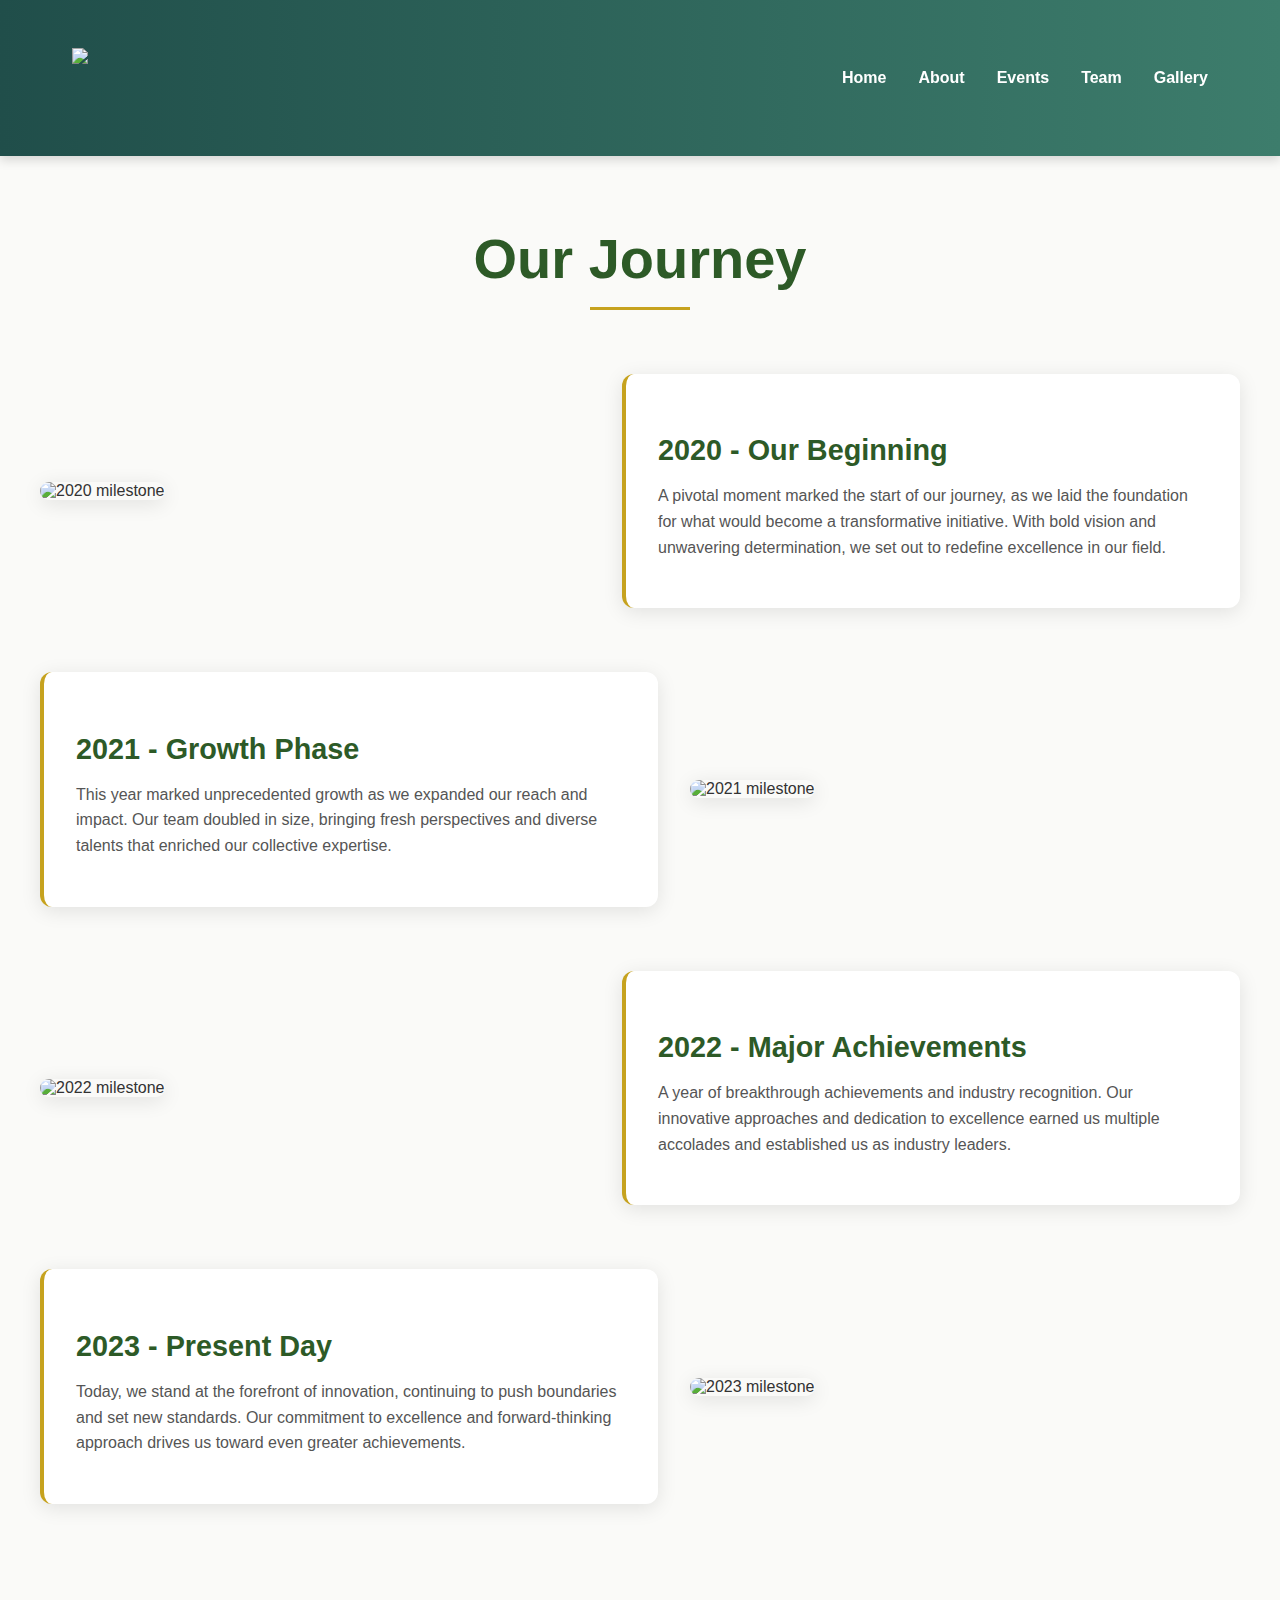
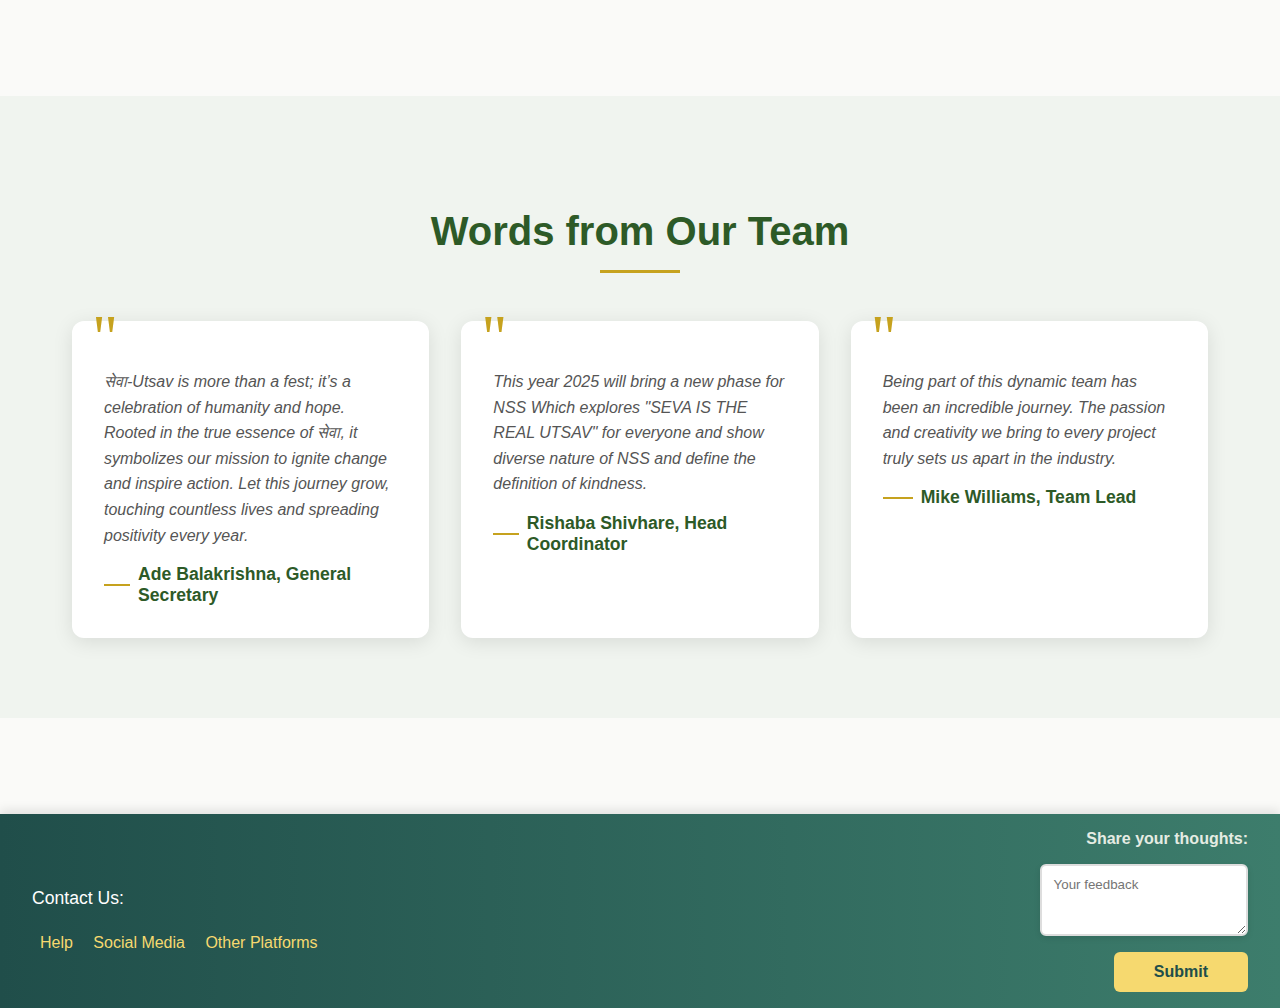
==== commit 3950603d: "Merge branch 'main' into moaj" ====
--- a/about-page.html
+++ b/about-page.html
@@ -4,7 +4,7 @@
     <meta charset="UTF-8">
     <meta name="viewport" content="width=device-width, initial-scale=1.0">
     <title>About Us</title>
-    <link href="style.css" rel="stylesheet">
+    <link href="header.css" rel="stylesheet">
     <style>
         :root {
             --primary-green: #2d5a27;
@@ -169,6 +169,7 @@
     </style>
 </head>
 <body>
+
     <!-- Header placeholder -->
     <header class="header">
         <div class="container">
@@ -187,6 +188,8 @@
     </header>
 
 
+
+
     <main>
         <div class="container">
             <h1>Our Journey</h1>
--- a/header.css
+++ b/header.css
@@ -0,0 +1,129 @@
+/* Make the header sticky */
+.header {
+    position: sticky;
+    top: 0;
+    z-index: 1000;
+    background: linear-gradient(to right, #204e4a, #3d7d6c);
+    color: #fff;
+    padding: 1rem 0;
+    box-shadow: 0 4px 10px rgba(0, 0, 0, 0.15);
+}
+
+.header .container {
+    display: flex;
+    justify-content: space-between;
+    align-items: center;
+}
+
+.nav-links {
+    list-style: none;
+    display: flex;
+    gap: 2rem;
+    padding-right: 2rem;
+}
+
+.nav-links a {
+    color: #fff;
+    text-decoration: none;
+    font-weight: 600;
+    transition: color 0.3s;
+}
+
+.nav-links a:hover {
+    color: #f6d96f;
+}
+
+#logo {
+    padding-left: 2rem;
+    height: 60px;
+}
+
+/*footer*/
+
+.footer {
+    position: static;
+    bottom: 0;
+    left: 0;
+    width: 100%;
+    background: linear-gradient(to right, #204e4a, #3d7d6c);
+    color: #fff;
+    padding: 1rem 0;
+    box-shadow: 0 -4px 10px rgba(0, 0, 0, 0.1);
+    display: flex;
+    justify-content: space-between;
+    align-items: center;
+}
+/* .content{
+    flex: 1;
+} */
+.footer-left {
+    display: flex;
+    flex-direction: column;
+    gap: 0.5rem;
+    margin-left: 2rem;
+}
+
+.footer-left .footer-info {
+    font-size: 1.1rem;
+}
+
+.footer-left .footer-links a {
+    color: #f6d96f;
+    margin: 0 0.5rem;
+    text-decoration: none;
+    font-weight: 500;
+    transition: text-shadow 0.3s;
+}
+
+.footer-left .footer-links a:hover {
+    text-shadow: 0 0 5px #f6d96f;
+}
+
+.footer-right {
+    margin-right: 2rem;
+}
+
+.footer-form {
+    display: flex;
+    flex-direction: column;
+    gap: 1rem;
+    align-items: flex-end;
+}
+
+.footer-form label {
+    font-weight: bold;
+    color: #e5ece3;
+}
+
+.footer-form textarea {
+    width: 90%;
+    max-width: 300px;
+    padding: 0.7rem;
+    border: 2px solid #ddd;
+    border-radius: 6px;
+    font-family: inherit;
+    box-shadow: 0 2px 6px rgba(0, 0, 0, 0.1);
+    transition: border-color 0.3s;
+}
+
+.footer-form textarea:focus {
+    border-color: #f6d96f;
+    outline: none;
+}
+
+.footer-form button {
+    padding: 0.7rem 2.5rem;
+    background-color: #f6d96f;
+    color: #204e4a;
+    border: none;
+    border-radius: 6px;
+    font-size: 1rem;
+    font-weight: bold;
+    cursor: pointer;
+    transition: background-color 0.3s, transform 0.2s;
+}
+
+.footer-form button:hover {
+    background-color: #dcc158;
+    transform: scale(1.05);
+}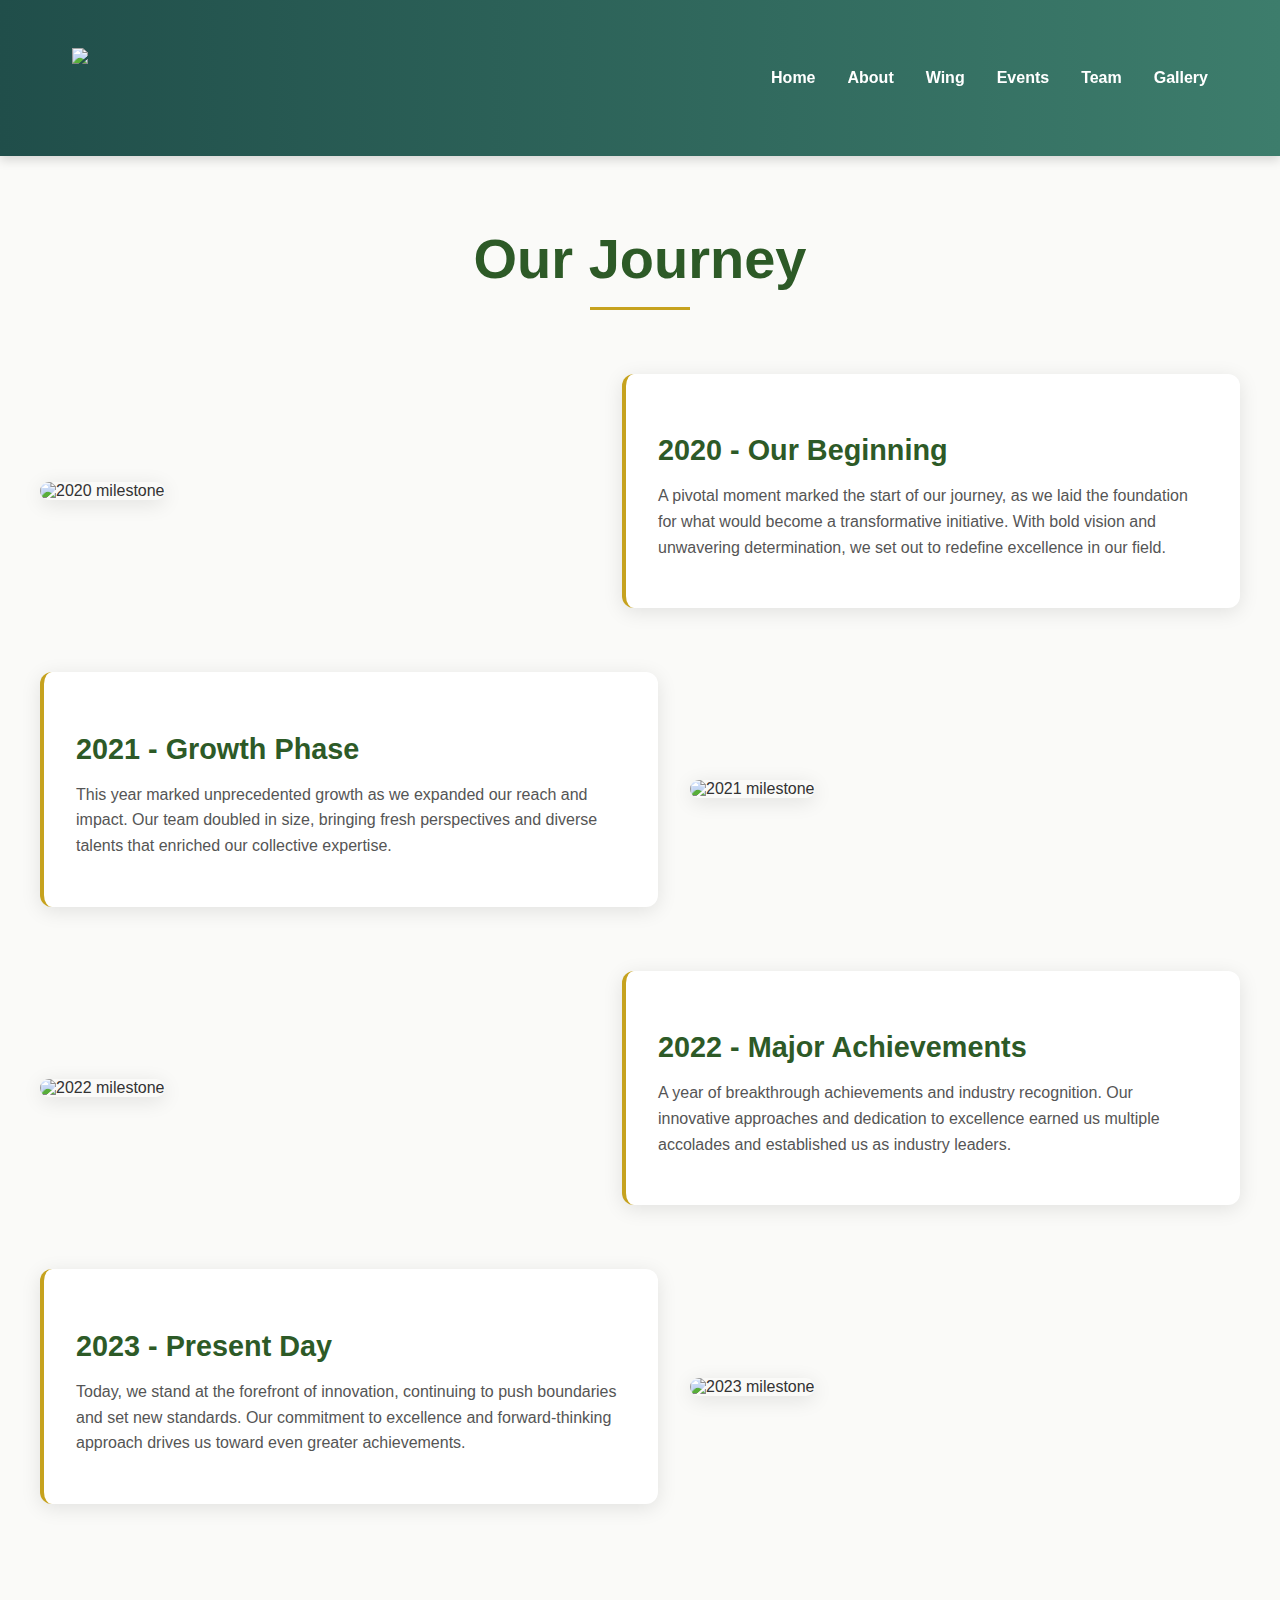
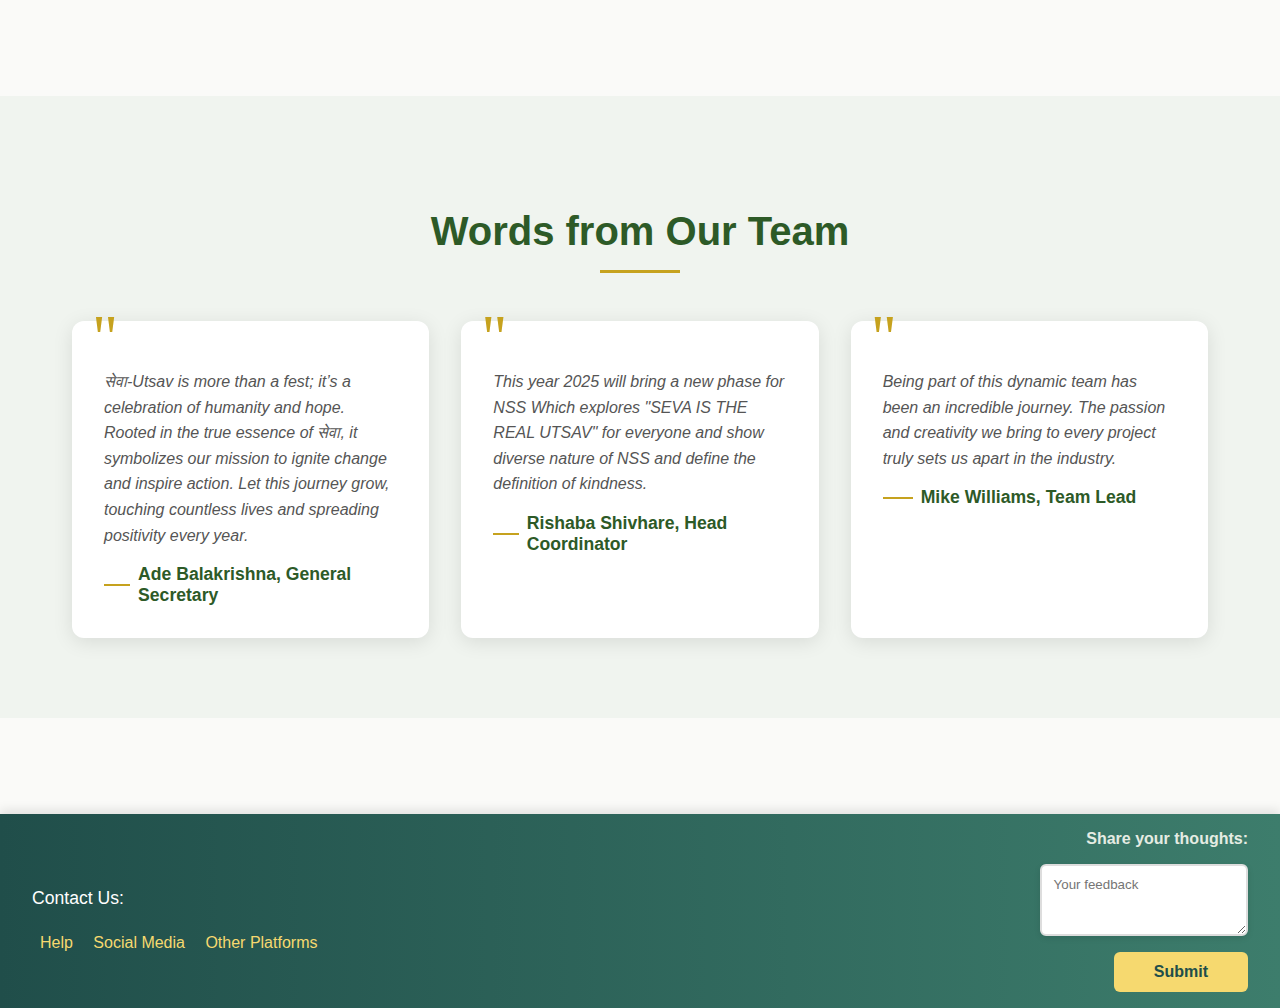
==== commit 7c75fee3: "did some minor changes in refrencings tabs" ====
--- a/about-page.html
+++ b/about-page.html
@@ -177,11 +177,12 @@
             <img id="logo" src="./typeface.svg"></img>
             <nav class="tab">
                 <ul class="nav-links">
-                    <li><a href="index.html">Home</a></li>
-                    <li><a href="about-page.html">About</a></li>
-                    <li><a href="events-page.html">Events</a></li>
-                    <li><a href="team-page.html">Team</a></li>
-                    <li><a href="#gallery">Gallery</a></li>
+                    <li><a href="./Home Page/seva-utsav-home.html">Home</a></li>
+                        <li><a href="about-page.html">About</a></li>
+                        <li><a href="index.html">Wing</a></li>
+                        <li><a href="events-page.html">Events</a></li>
+                        <li><a href="team-page.html">Team</a></li>
+                        <li><a href="#gallery">Gallery</a></li>
                 </ul>
             </nav>
         </div>
